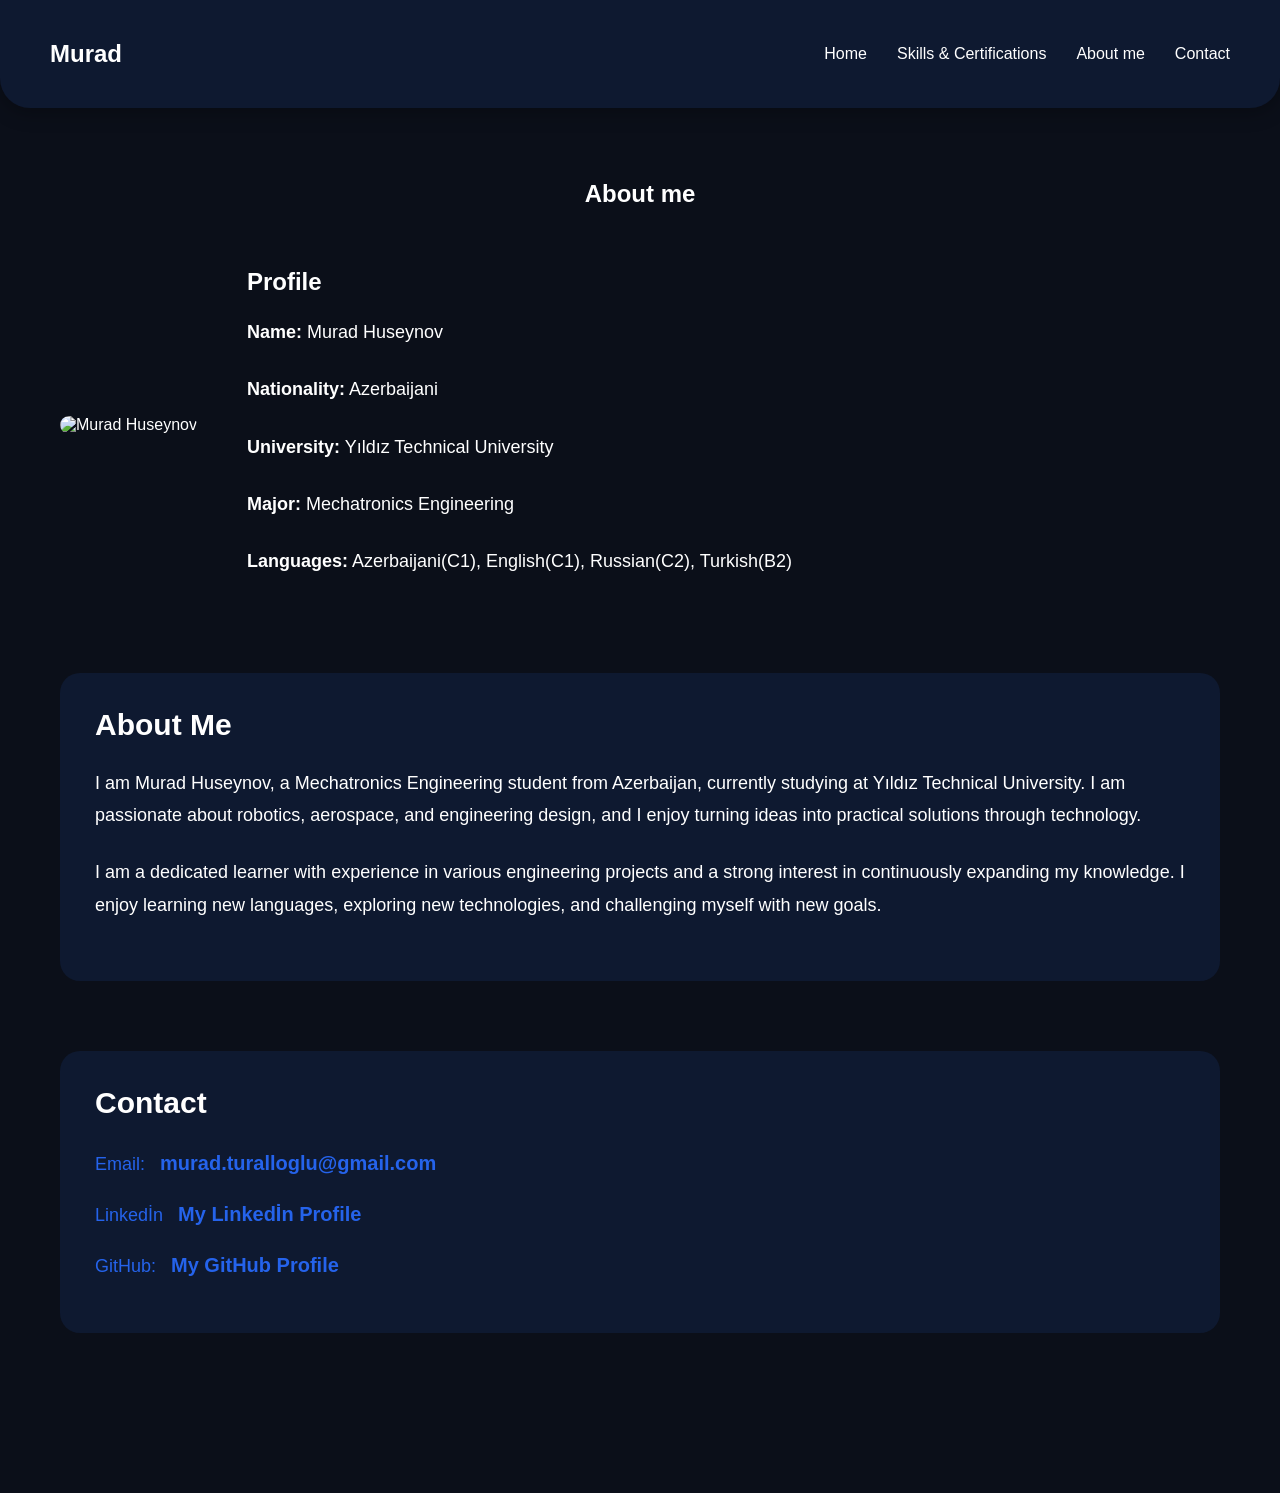
==== about.html @ e4cc6763 "Add files via upload" ====
<!DOCTYPE html>
<html lang="en">
<head>
    <meta charset="UTF-8">
    <meta name="viewport" content="width=device-width, initial-scale=1.0">
    <link rel="stylesheet" href="style.css">
    <title>About me</title>
</head>
<body>
        <nav class = "navbar">
        <h2>Murad</h2>

        <div class = "nav-links">
            <a href="index.html">Home</a>
            <a href="skills&certifications.html">Skills & Certifications</a>
            <a href="about.html">About me</a>
            <a href="about.html#contact">Contact</a>

        </div>

    </nav>

    <section class = "about">
          <h1>About me</h1>
        <div class = "about-top">
            <div class = "profile-photo">
                <img src="images/Me.jpeg" alt="Murad Huseynov">
            </div>
            <div class = "profile-info">
                                <h2>Profile</h2>

                <p><strong>Name:</strong> Murad Huseynov</p>
                <p><strong>Nationality:</strong> Azerbaijani</p>
                <p><strong>University:</strong> Yıldız Technical University</p>
                <p><strong>Major:</strong> Mechatronics Engineering</p>
                <p><strong>Languages:</strong> Azerbaijani(C1), English(C1), Russian(C2), Turkish(B2)</p>


            </div>

        </div>
                    <div class = "about-description">
                <h2>About Me</h2>
                <p>
                    I am Murad Huseynov, a Mechatronics Engineering student from Azerbaijan,
                    currently studying at Yıldız Technical University. I am passionate about
                    robotics, aerospace, and engineering design, and I enjoy turning ideas
                    into practical solutions through technology.
                </p>
                <p>
                    I am a dedicated learner with experience in various engineering projects
                    and a strong interest in continuously expanding my knowledge. I enjoy
                    learning new languages, exploring new technologies, and challenging
                    myself with new goals.
                </p>
            </div>
        
        <div class = "contact" id = "contact">
            <h2>Contact</h2>

            <p>
                Email:
                <a href="mailto:murad.turalloglu@gmail.com">murad.turalloglu@gmail.com</a>
            </p>
            <p>
                Linkedİn
                <a href="https://www.linkedin.com/feed/">My Linkedİn Profile</a>
            </p>

            <p>
                GitHub:
                <a href="#">
                    My GitHub Profile
                </a>
            </p>

        </div>

    
    </section>
</body>
</html>
---- style.css ----
* {
    box-sizing: border-box;
}

body {
    margin: 0;
    background-color: #0B0F19;
    color: white;
    font-family: Arial, sans-serif;
}

.hero{
    height: 100vh;
    display: flex;
    flex-direction: column;
    justify-content: center;
    align-items: center;
    padding-top: 80px;

    gap: 20px;

}
.hero h1, 
.hero h2, 
.hero p {
    margin: 0;
}
.hero h1 {
    font-size: 64px;
}

.hero-button {
    font-size: 20px;
    font-weight: bold;
    background-color: #2563EB;
    color:white;
    border:none;
    padding: 15px 30px;
    border-radius: 30px;
    cursor:pointer;
    transition: 0.3s;
    text-decoration: none;
}

.hero-button:hover {
    background-color: #1D4ED8;
    transform: scale(1.05);
}

.buttons {
    display: flex;
    flex-direction: column;
    gap: 20px;
}

.secondary-button {
    background-color: transparent;
    border: 2px solid #2563EB;
    padding: 10px 25px;

}

.secondary-button:hover {
    background-color: #2563EB;
}

.navbar {
    display: flex;
    justify-content: space-between;
    align-items: center;
    padding: 20px 50px;
    background-color: rgba(15, 28, 54, 0.8);
    box-shadow: 0 4px  20px  rgba(0, 0, 0, 0.3);
    border-radius: 0 0 30px 30px;
    position: fixed;
    top: 0;
    left: 0;
    width: 100vw;
    z-index: 1000;
}

.nav-links {
    display: flex;
    gap: 30px;
}

.nav-links a {
    color: white;
    text-decoration: none;
}

.nav-links a:hover {
    color: #2563EB;
}

.tree {
    position: relative;
    min-height: 100vh;
    display:flex;
    flex-direction: column;
    justify-content: center;
    align-items: center;

}


.projects {
    max-width: 1200px;
    margin: 140px auto;
    padding: 20px;
}

.projects h1 {
    text-align: center;
    margin-bottom: 40px;
}

.projects-card {
    background-color: white;
    color:black;

    border-radius: 20px;
    padding:20px;
    margin-bottom: 40px;

    display:flex;
    flex-direction: column;

}
.projects-card h2 {
    margin-top: 20px;
    margin-bottom: 10px;
}

.download-btn {
    display: incline-block;
    background-color: #2563EB;
    color:white;
    text-decoration: none;

    padding: 12px 24px;
    border-radius: 10px;

    transition: 0.3s;

    margin-left: auto;
    margin-right: 20px;
    margin-top: 30px;
}

.download-btn:hover {
    background-color: #1D4ED8;
}
.projects-card p {
    font-size: 18px;
    font-weight: 600;
    line-height: 1.7;
}


.about h1 {
    text-align: center;
    margin-bottom: 40px;
}

.about p {
    font-size: 18px;
    line-height: 1.8;
    margin-bottom: 25px;
}

.profile-photo img {
    width: 250px;
    height: 250px;
    object-fit: cover;
    border-radius: 20px;
}

.about-top {
    display: flex;
    align-items: center;
    gap:50px;
}

.about {
    max-width:1200px;
    width:100%;
    margin: 140px auto;
    padding: 20px;
}

.about-description {
    margin-top: 70px;
    background-color: rgba(15, 28, 54, 0.8);
    padding: 35px;
    border-radius: 20px;
}
.about-description h2 {
    margin-top: 0;
    font-size: 30px;
}

.about-description p {
    font-size:18px;
    line-height: 1.8;
}

.contact {
    margin-top: 70px;
    background-color:rgba(15, 28, 54, 0.8);
    font-size: 20px;
    padding: 35px;
    border-radius: 20px;

}

.contact h2 {
    margin-top: 0;
    font-size: 30px;
}

.contact p {
    font-size: 18px;
    margin: 15px 0;
    color:#2563EB;
}

.contact a {
    color: #2563EB;
    font-size: 20px;
    font-weight: bold;
    text-decoration: none;
    margin-left: 10px;
}

.contact a:hover {
    color: #1D4ED8;
}

.about-top,
.about-description,
.contact {
    animation: fadeIn 0.8s ease;
}

@keyframes fadeIn {
    from {
        opacity: 0;
        transform: translateY(20px);
    }

    to {
        opacity: 1;
        transform: translateY(0);
    }
}

.hero-button {
    text-decoration: none;
}

.skills {
    max-width: 1200px;
    margin: 140px auto;
    padding: 20px;
}

.skills h1 {
    text-align: center;
    font-size: 50px;
    margin-bottom: 50px;
}

.certificate {
    background-color: rgba(15, 28, 54, 0.8);
    border-radius: 20px;
    padding: 35px;

    display: flex;
    justify-content: space-between;
    align-items: center;

    margin-bottom: 50px;

    gap: 50px;
}

.certificate-text p {
    font-size: 18px;
    line-height: 1.8;
}

.certificate-text {
    flex: 1;
}

.certificate-text h2 {
    margin-top: 0px;
    font-size: 30px;
}

.certificate-image img {
    width: 300px;
    border-radius: 15px;
}
.reverse {
    flex-direction: row-reverse;
}

.view-link {
    display: inline-block;
    background-color: #2563EB;
    color: white;
    padding: 12px 24px;
    border-radius: 8px;
    text-decoration: none;
    font-weight: 600;
    margin-top: 20px;
    margin-left: auto;
    transition: background-color 0.3s ease;
    font-size: 18px;
}

.view-link:hover {
    text-decoration: #1D4ED8;
}

.cansat-page { 
    background-color: #0B1020;
    color:white
}

.cansat-page h1,
.cansat-page h2,
.cansat-page h3 {
    color:white;
}

.cansat-page p {
    color: #D1D5D8;
}

.cansat-page section {
    background-color: #211638;
    border-radius: 25px;
    padding: 30px;
    margin: 30px auto;
    width: 85%;
}

.cansat-page section p,
.cansat-page section li{
    color: #E5E7EB;
    line-height: 1.7;
}

.cansat-page section h2 {
    margin-bottom: 20px;
}

.cansat-page section h3 {
    margin-top: 25px;
    margin-bottom: 15px;
}

.cansat-page .info-card {
    background-color: #1A1230;
    border-radius: 18px;
    padding: 18px 25px;
    min-width: 170px;
    text-align: left;
    border-left: 6px solid #6D4AFF;
    transition: 0.3s;
}

.cansat-page .info-card:hover {
    transform: translateY(-5px);
}

.cansat-page .info-card h3 {
    color: #A78BFA;
    font-size: 15px;
    margin-bottom: 8px;
}

.cansat-page .info-card p {
    color: white;
    font-size: 18px;
    margin: 0;
}

.cansat-page .info-card h3 {
    color:white;
    margin-bottom: 10px;
}

.cansat-page .info-card p {
    color: #D1D5D8;
}

.cansat-page .info-grid {
    display: flex;
    justify-content: center;
    gap: 20px;
}

.cansat-page .project-hero {
    display:flex;
    align-items: center;
    justify-content: space-between;
    gap: 40px;
    min-height: 450px;
}

.cansat-page .project-hero h1 {
    font-size: 60px;
    margin-bottom: 10px;
}

.cansat-page .project-hero h2 {
    color: #A78BFA;
    font-size: 18px;
}

.cansat-page .project-hero-image {
    width: 40%;
    height: 350px;
    background-color: #171126;
    border-radius: 25px;
    display: flex;
    justify-content: center;
    align-items: center;
    overflow: hidden;
}

.cansat-page .project-hero-image img {
    width: 90%;
    height: 90%;
    object-fit: contain;
}

.cansat-page {
    padding-top: 90px;
}

.cansat-page .design-component {
    background-color: #171226;
    border-radius: 20px;
    padding: 25px;
    margin: 35px auto;
    display: flex;
    flex-direction: column;
    gap: 15px;
}

.cansat-page .design-component img {
    width:70%;
    max-width: 500px;
    margin: 20px auto;
    border-radius: 15px;
}

.cansat-page table {
    width:80%;
    margin: 30px auto;
    border-collapse: collapse;
    background-color: #171126;
    border-radius: 15px;
    overflow: hidden;
}

.cansat-page th {
    background-color: #6D4AFF;
    color:white;
    padding:15px;
    text-align: center;
}

.cansat-page td {
    color: #E5E7EB;
    padding: 12px;
    text-align: center;
    border-bottom: 1px solid #35245A;
}

.cansat-page tr:last-child td {
    border-bottom: none;
}

.cansat-page tbody tr:hover {
    background-color: #241842;
    transition: 0.2s ease;
}

.cansat-page .mass-budget table tr:last-child {
    font-weight: bold;
    background-color: #2B1F4D;
}

.cansat-page .engineering-analysis {
    background-color: #171126;
    border-radius: 20px;
    padding: 35px;
    margin: 40px auto;
}

.cansat-page .engineering-analysis h3 {
    color:#A78BFA;
    font-size: 28px;
    margin-bottom: 20px;
}

.cansat-page .engineering-analysis h4 {
    color: #D8B4FE;
    font-size: 20px;
    margin-top: 30px;
    margin-bottom: 15px;
}

.cansat-page .engineering-analysis ul {
    margin-left: 25px;
    line-height: 1.8;
}

.cansat-page mjx-container {
    display:block;
    background: #22183C;
    padding: 18px;
    margin: 25px auto;
    border-left: 4px solid #6D4AFF;
    border-radius: 12px;
    overflow-x:auto;
}

.cansat-page .engineering-analysis h3{
    border-bottom:1px solid rgba(255,255,255,0.08);
    padding-bottom:10px;
}

.cansat-page .separation-images {
    display:flex;
    justify-content: center;
    gap:30px;
    flex-wrap: wrap;
    margin: 30px 0;
}

.cansat-page .separation-images img {
    width:45%;
    max-width: 400px;
    height: auto;
    border-radius: 12px;
}

.internship-container {
    width: 90%;
    max-width: 1200px;
    margin: 0 auto;
    padding: 40px 0 80px;
}

.internship-container section {
    margin-bottom: 70px;
}

.internship-container h2 {
    font-size: 2rem;
    color: white;
    margin-bottom: 25px;
}

.internship-hero {
    width: 90%;
    max-width: 1200px;
    margin: 120px auto 70px;
    display: flex;
    justify-content: space-between;
    align-items: center;
    gap:60px
}

.internship-hero-text {
    flex: 1;
}

.internship-hero-image {
    flex: 0.8;
    display: flex;
    justify-content: center;
}

.internship-hero-image img {
    width: 100%;
    max-width: 350px;
    padding: 50px;
    background: #1A1535;
    border-radius: 20px;
    border: 1px solid #3A2E6F;
}

.internship-hero h1 {
    font-size: 3rem;
    color:white;
    margin-bottom: 15px;
}

.hero-subtitle {
    font-size: 1.2rem;
    color: #8FA8FF;
    font-weight: 600;
    margin-bottom: 20px;
}

.hero-description {
    color: #D1D5DB;
    line-height: 1.8;
    font-size: 1.05rem;
    margin-bottom: 35px;
}

.internship-table {
    width: 100%;
    border-collapse: collapse;
    background-color: #1A1535;
    border-radius: 15px;
    overflow: hidden;
}

.internship-table th, 
.internship-table td {
    padding: 14px 18px;
    border-bottom: 1px solid #30285A;
}

.internship-table th {
    width: 35%;
    text-align: left;
    color: #8FA8FF;
}

.internship-table td {
    color:white
}

.internship-table tr {
    transition: 0.25s ease;

}

.internship-table tr:hover {
    background-color: #27214D;
}

.internship-table th,
.internship-table td {
    transition: 0.25s ease;
}

.internship-table tr:hover td,
.internship-table tr:hover th {
    padding-left: 50px;
}

.internship-overview {
    background-color: #17142F;
    border: 1px solid #2E2855;
    border-radius: 20px;
    padding: 35px;
}

.internship-overview p {
    color: #D1D5DB;
    line-height: 1.9;
    font-size: 1.05rem;
    margin-bottom: 18px;
}

.internship-overview strong {
    color: #8FA8FF;
}

.objectives-grid {
    display:grid;
    grid-template-columns: repeat(3, 1fr);
    gap: 25px;
    margin-top: 35px;
}

.objective-card {
    background: #17142F;
    border: 1px solid #2E2855;
    border-radius: 18px;
    padding: 25px;
    transition: 0.3s ease;
}

.objective-card h3 {
    color: #8FA8FF;
    margin-bottom: 15px;
    font-size: 1.2rem;
}

.objective-card p {
    color: #D1D5DB;
    line-height: 1.7;
    
}

.objective-card:hover {
    transform: translateY(-8px);
    border-color: #4E6DFF;
    box-shadow: 0 12px 30px rgba(78, 109, 255, 0.18);
}

.day-card {
    background: #17142F;
    border: 1px solid #2E2855;
    border-radius: 20px;
    padding: 35px;
    margin-bottom: 40px;
}

.day-card h3 {
    color: #8FA8FF;
    font-size: 1.6rem;
    margin-bottom: 20px;
}

.day-card p {
    color: #D1D5D8;
    line-height: 1.9;
    margin-bottom: 25px;
}

.day-card img {
    width: 100%;
    border-radius: 15px;
    margin: 15px 0 25px
}

.day-card {
    transition: 0.3s ease;
}

.day-card:hover {
    border-color: #4E6DFF;
}

.daily-log h2 {
    margin-bottom: 40px;
}

.day-card h3 {
    padding-bottom: 12px;
    border-bottom: 2px solid #2E2855;
}

.day-images {
    display: flex;
    gap: 20px;
    flex-wrap: wrap;
    margin: 25px 0;
}

.day-images img {
        width: 260px;
    height: auto;
    border-radius: 15px;
    transition: .3s;
    border-radius: 15px;
    transition: 0.3s ease;
}

.day-images img:hover {
    transform: scale(1.03);
}
.spec-table{
    margin:35px 0;
    background:#17142F;
    border:1px solid #2E2855;
    border-radius:18px;
    overflow:hidden;
    transition:.3s ease;
}

.spec-table:hover{
    border-color:#4E6DFF;
    box-shadow:0 10px 30px rgba(78,109,255,.15);
}

.spec-table h4{
    margin:0;
    padding:18px 24px;
    color:#8FA8FF;
    font-size:1.2rem;
    border-bottom:1px solid #2E2855;
}

.spec-table table{
    width:100%;
    border-collapse:collapse;
}

.spec-table th{
    padding:16px 24px;
    text-align:left;
    color:#8FA8FF;
    font-weight:600;
    border-bottom:1px solid #2E2855;
}

.spec-table td{
    padding:16px 24px;
    color:#D1D5DB;
    border-bottom:1px solid #2E2855;
}

.spec-table tr:last-child td{
    border-bottom:none;
}

.spec-table tr{
    transition:.25s ease;
}

.spec-table tr:hover{
    background:#27214D;
}

.spec-table tr:hover th,
.spec-table tr:hover td{
    padding-left:32px;
}

.engineering-note {
    margin: 35px 0;
    padding: 25px 30px;
    background: #17142F;
    border: 1px solid #2E2855;
    border-left: 5px solid #4E6DFF;
    border-radius: 18px;
    transition: .3s ease,
}

.engineering-note:hover {
    border-color: #4E6DFF;
    box-shadow: 0 10px 30px rgba(78,109,25,.15);
}

.engineering-note h4 {
    color: #8FA8FF;
    margin-bottom: 15px;
    font-size: 1.2rem;
}

.engineering-note p {
    color: #D1D5DB;
    line-height: 1.8;
    margin:0;
}

.process-flow {
    display:flex;
    justify-content: center;
    align-items: center;
    flex-wrap: wrap;
    gap: 18px;
    margin:40px;
}

.process-step {
    background: #17142F;
    border:1px solid #2E2855;
    border-radius:14px;
    padding: 18px 24px;
    color: #D1D5D8;
    font-weight: 600;
    min-width: 140px;
    text-align: center;
    transition: .3s ease;
}

.process-step:hover {
    transform: translateY(-5px);
    border-color: #4E6DFF;
    box-shadow: 0 10px 25px rgba(78, 109, 255, .15);
}

.process-arrow {
    color: #8FA8FF;
    font-size:28px;
    font-weight: bold;
}
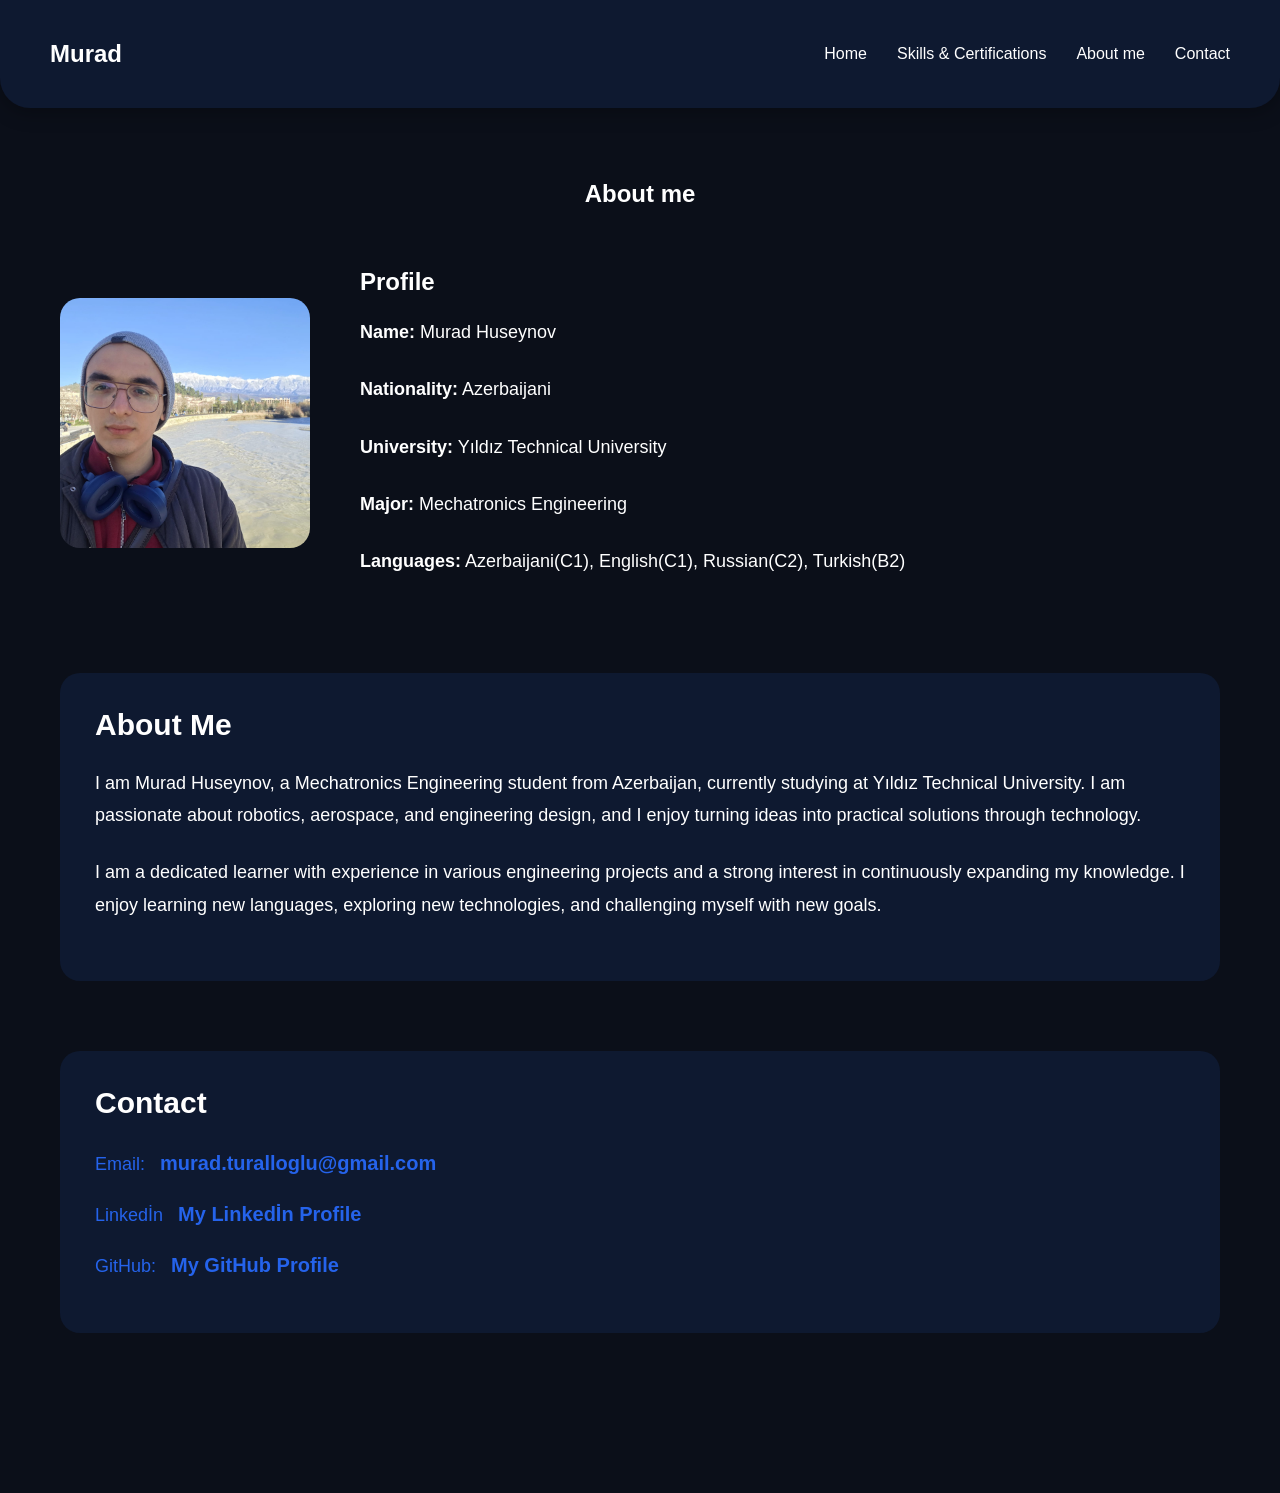
==== commit b54b11f6: "Update about.html" ====
--- a/about.html
+++ b/about.html
@@ -69,7 +69,7 @@
 
             <p>
                 GitHub:
-                <a href="#">
+                <a href="https://github.com/MuradGreat">
                     My GitHub Profile
                 </a>
             </p>
@@ -79,4 +79,4 @@
     
     </section>
 </body>
-</html>+</html>
--- a/style.css
+++ b/style.css
@@ -272,7 +272,8 @@
 }
 
 .certificate {
-    background-color: rgba(15, 28, 54, 0.8);
+        background: #1A1535;
+    border: 1px solid #2E2855;
     border-radius: 20px;
     padding: 35px;
 
@@ -283,6 +284,7 @@
     margin-bottom: 50px;
 
     gap: 50px;
+    transition: 0.3s ease;
 }
 
 .certificate-text p {
@@ -624,6 +626,7 @@
     background-color: #1A1535;
     border-radius: 15px;
     overflow: hidden;
+    margin-top: 30px;
 }
 
 .internship-table th, 
@@ -892,3 +895,340 @@
     font-weight: bold;
 }
 
+.skills-gained {
+    margin-top: 80px;
+    background: #17142F;
+    border: 1px solid #2E2855;
+    border-radius: 20px;
+    padding: 40px;
+    transition: .3s ease;
+}
+
+.skills-gained:hover {
+    border-color: #4E6DFF;
+    box-shadow: 0 15px 35px rgba(78, 109, 255, .15);
+}
+
+.skills-gained h2 {
+    margin-bottom: 20px;
+}
+
+.skills-intro {
+    max-width: 850px;
+    color: #D1D5DB;
+    line-height: 1.9;
+    font-size: 1.05rem;
+    margin-top: 15px;
+    margin-bottom: 45px;
+}
+.skills-subtitle {
+    color: #8FA8FF;
+    font-size: 1.5rem;
+    margin-bottom: 25px;
+}
+
+.skills-grid {
+    display: grid;
+    grid-template-columns: 1fr;
+    gap: 25px;
+}
+
+.skill-card {
+    background: #1A1535;
+    border: 1px solid #2E2855;
+    border-radius: 18px;
+    padding: 28px;
+    transition: .3s ease;
+}
+
+.skill-card h4 {
+    color: white;
+    margin-bottom: 15px;
+    font-size: 1.2rem;
+}
+
+.skill-card p {
+    color: #D1D5DB;
+    line-height: 1.8;
+}
+
+.skill-card:hover {
+    transform: translateY(-6px);
+    border-color: #4E6DFF;
+    box-shadow: 0 12px 30px rgba(78,109,255,.15);
+}
+
+.skill-card {
+    position: relative;
+    overflow: hidden;
+}
+
+.skill-accent {
+    width: 60px;
+    height: 4px;
+    background: #4E6DFF;
+    border-radius: 50px;
+    margin-bottom: 18px;
+    transition: .3s ease;
+}
+
+.skill-card:hover .skill-accent {
+    width: 100px;
+}
+
+.internship.report {
+    margin-top: 80px;
+    background: #17142F;
+    border: 1px solid #2E2855;
+    border-radius: 20px;
+    padding: 40px;
+}
+
+.internship-report p {
+    color: #D1D5DB;
+    line-height: 1.9;
+    margin: 20px 0 35px;
+}
+
+.pdf-viewer {
+    border: 1px solid #2E2855;
+    border-radius: 18px;
+    overflow:hidden;
+}
+
+.pdf-viewer iframe {
+    margin-top:40px;
+    display:block;
+    border:none;
+    background: white;
+}
+
+.download-btn {
+    margin-bottom:40px;
+}
+
+.adell-conclusion {
+        background: #1A1535;
+    border: 1px solid #2E2855;
+    border-radius: 18px;
+    padding: 28px;
+    transition: .3s ease;
+
+}
+
+.adell-conclusion:hover {
+        transform: translateY(-6px);
+    border-color: #4E6DFF;
+    box-shadow: 0 12px 30px rgba(78,109,255,.15);
+}
+
+.adell-conclusion p {
+    margin-bottom: 40px;
+    line-height: 1.8;
+     color: #D1D5DB;
+}
+
+html {
+    scroll-behavior: smooth;
+}
+
+.btn-report {
+    display: incline-block;
+    background-color: #2563EB;
+    color:white;
+    text-decoration: none;
+
+    padding: 12px 24px;
+    border-radius: 10px;
+
+    transition: 0.3s;
+
+
+    margin-bottom: 60px;
+}
+
+.text-template {
+    background: #1A1535;
+    border: 1px solid #2E2855;
+    border-radius: 18px;
+    padding: 28px;
+    transition: .3s ease;
+}
+
+.text-template:hover {
+        transform: translateY(-6px);
+    border-color: #4E6DFF;
+    box-shadow: 0 12px 30px rgba(78,109,255,.15);
+}
+.certificate:hover {
+        transform: translateY(-6px);
+    border-color: #4E6DFF;
+    box-shadow: 0 12px 30px rgba(78,109,255,.15);
+    
+}
+.hero-button {
+    display: inline-flex;
+    align-items: center;
+    justify-content: center;
+    text-align: center;
+}
+
+@media (max-width: 768px) {
+
+    /* Navbar */
+    .navbar {
+        padding: 15px 20px;
+    }
+
+    .nav-links {
+        gap: 12px;
+        flex-wrap: wrap;
+        justify-content: flex-end;
+    }
+
+    /* Hero */
+    .hero {
+        padding: 100px 20px 40px;
+        text-align: center;
+    }
+
+    .hero h1 {
+        font-size: 42px;
+    }
+
+    .hero h2 {
+        font-size: 24px;
+    }
+
+    .hero p {
+        font-size: 16px;
+    }
+
+    /* General sections */
+    .projects,
+    .about,
+    .skills {
+        width: 100%;
+        padding: 15px;
+        margin: 100px auto;
+    }
+
+    /* About */
+    .about-top {
+        flex-direction: column;
+        text-align: center;
+        gap: 30px;
+    }
+
+    .profile-photo img {
+        width: 200px;
+        height: 200px;
+    }
+
+    /* Certificates */
+    .certificate {
+        flex-direction: column;
+        text-align: center;
+        padding: 25px;
+        gap: 25px;
+    }
+
+    .certificate-image img {
+        width: 100%;
+        max-width: 300px;
+    }
+
+    /* CanSat */
+    .cansat-page section {
+        width: 95%;
+        padding: 20px;
+    }
+
+    .cansat-page .project-hero {
+        flex-direction: column;
+        text-align: center;
+    }
+
+    .cansat-page .project-hero h1 {
+        font-size: 40px;
+    }
+
+    .cansat-page .project-hero-image {
+        width: 100%;
+        height: 280px;
+    }
+
+    .cansat-page .info-grid {
+        flex-direction: column;
+    }
+
+    /* Internship */
+    .internship-hero {
+        flex-direction: column;
+        text-align: center;
+        gap: 30px;
+    }
+
+    .objectives-grid {
+        grid-template-columns: 1fr;
+    }
+
+    /* Tables */
+    .internship-table,
+    .spec-table table,
+    .cansat-page table {
+        font-size: 14px;
+    }
+
+    /* Images */
+    .day-images {
+        justify-content: center;
+    }
+
+    .day-images img {
+        width: 100%;
+        max-width: 300px;
+    }
+
+    /* Large cards */
+    .skills-gained,
+    .internship.report,
+    .adell-conclusion,
+    .text-template {
+        padding: 25px;
+    }
+}
+@media (max-width: 480px) {
+
+    .nav-links {
+        gap: 8px;
+        font-size: 14px;
+    }
+
+    .hero h1 {
+        font-size: 36px;
+    }
+
+    .hero-button {
+        width: 100%;
+        max-width: 280px;
+    }
+
+    .projects-card p,
+    .about p,
+    .about-description p {
+        font-size: 16px;
+    }
+
+    .cansat-page .project-hero h1 {
+        font-size: 34px;
+    }
+
+    .cansat-page section {
+        padding: 16px;
+    }
+}
+
+
+
+
